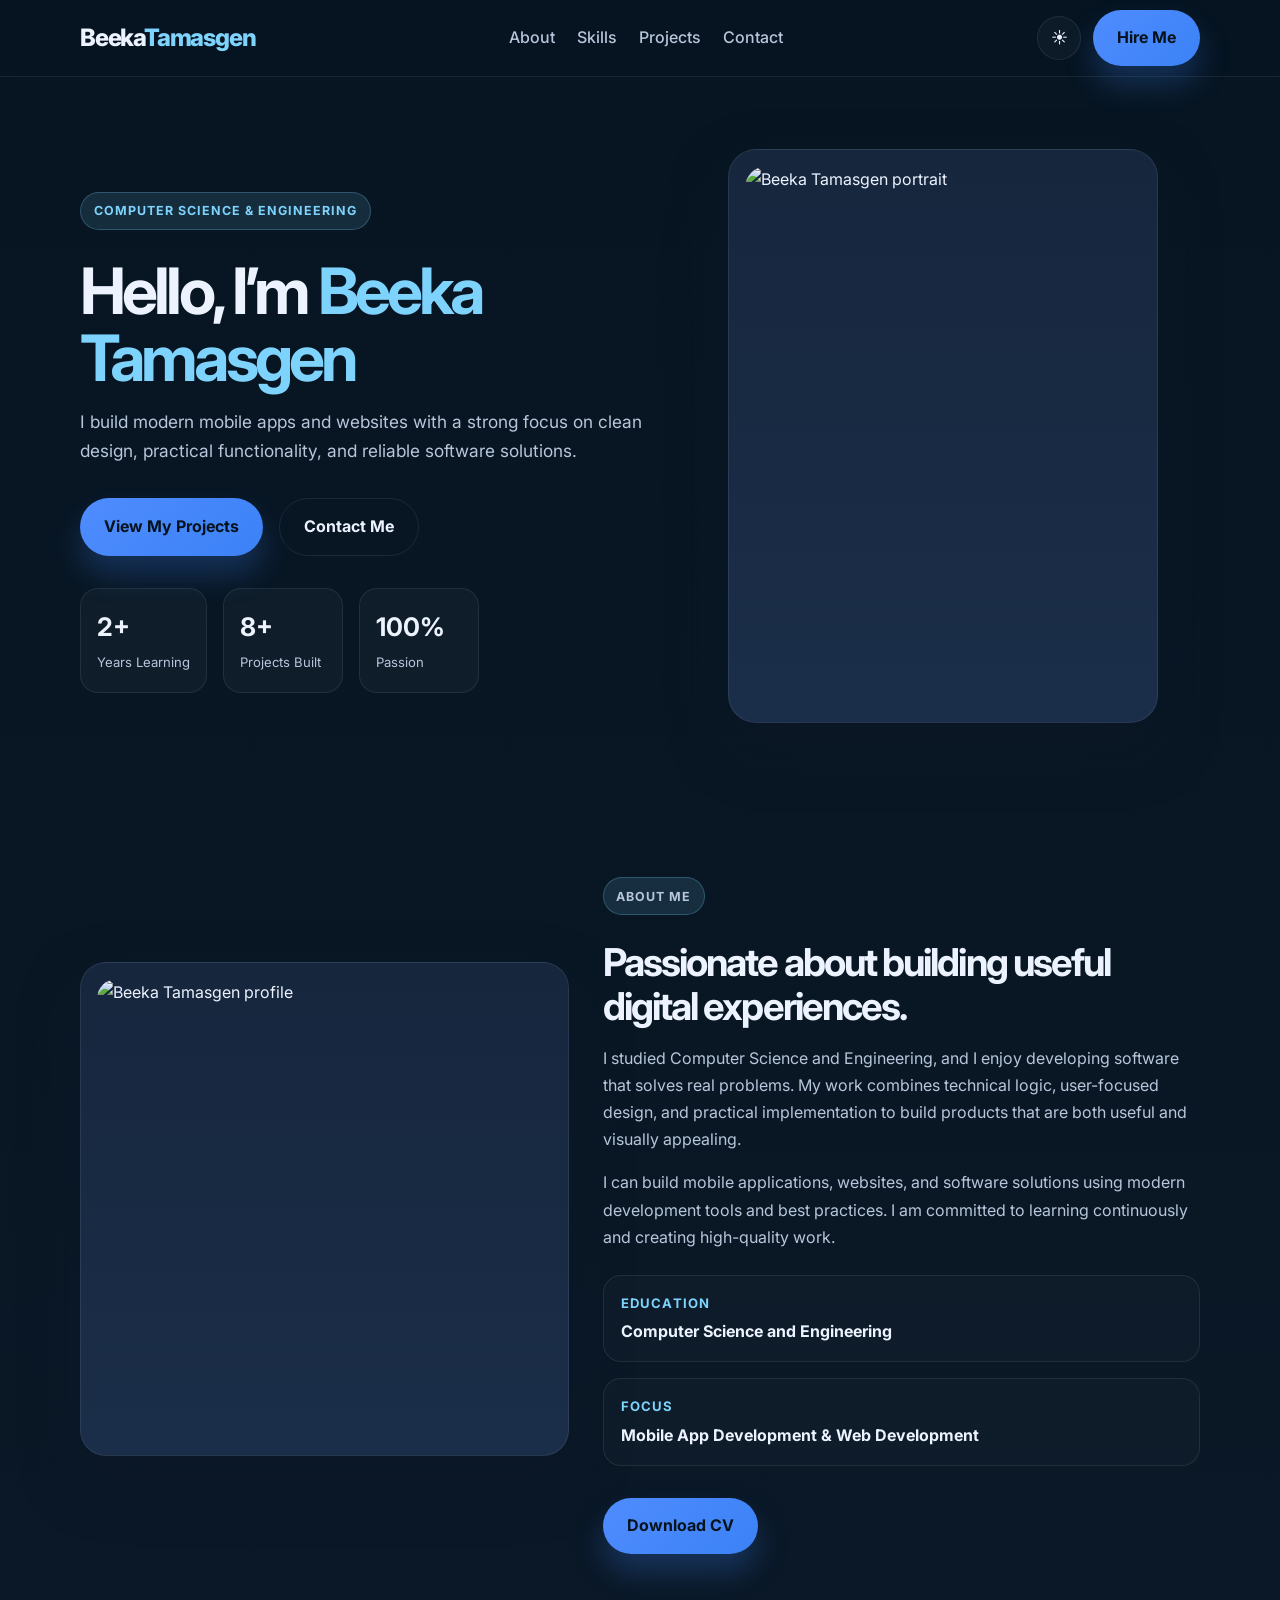
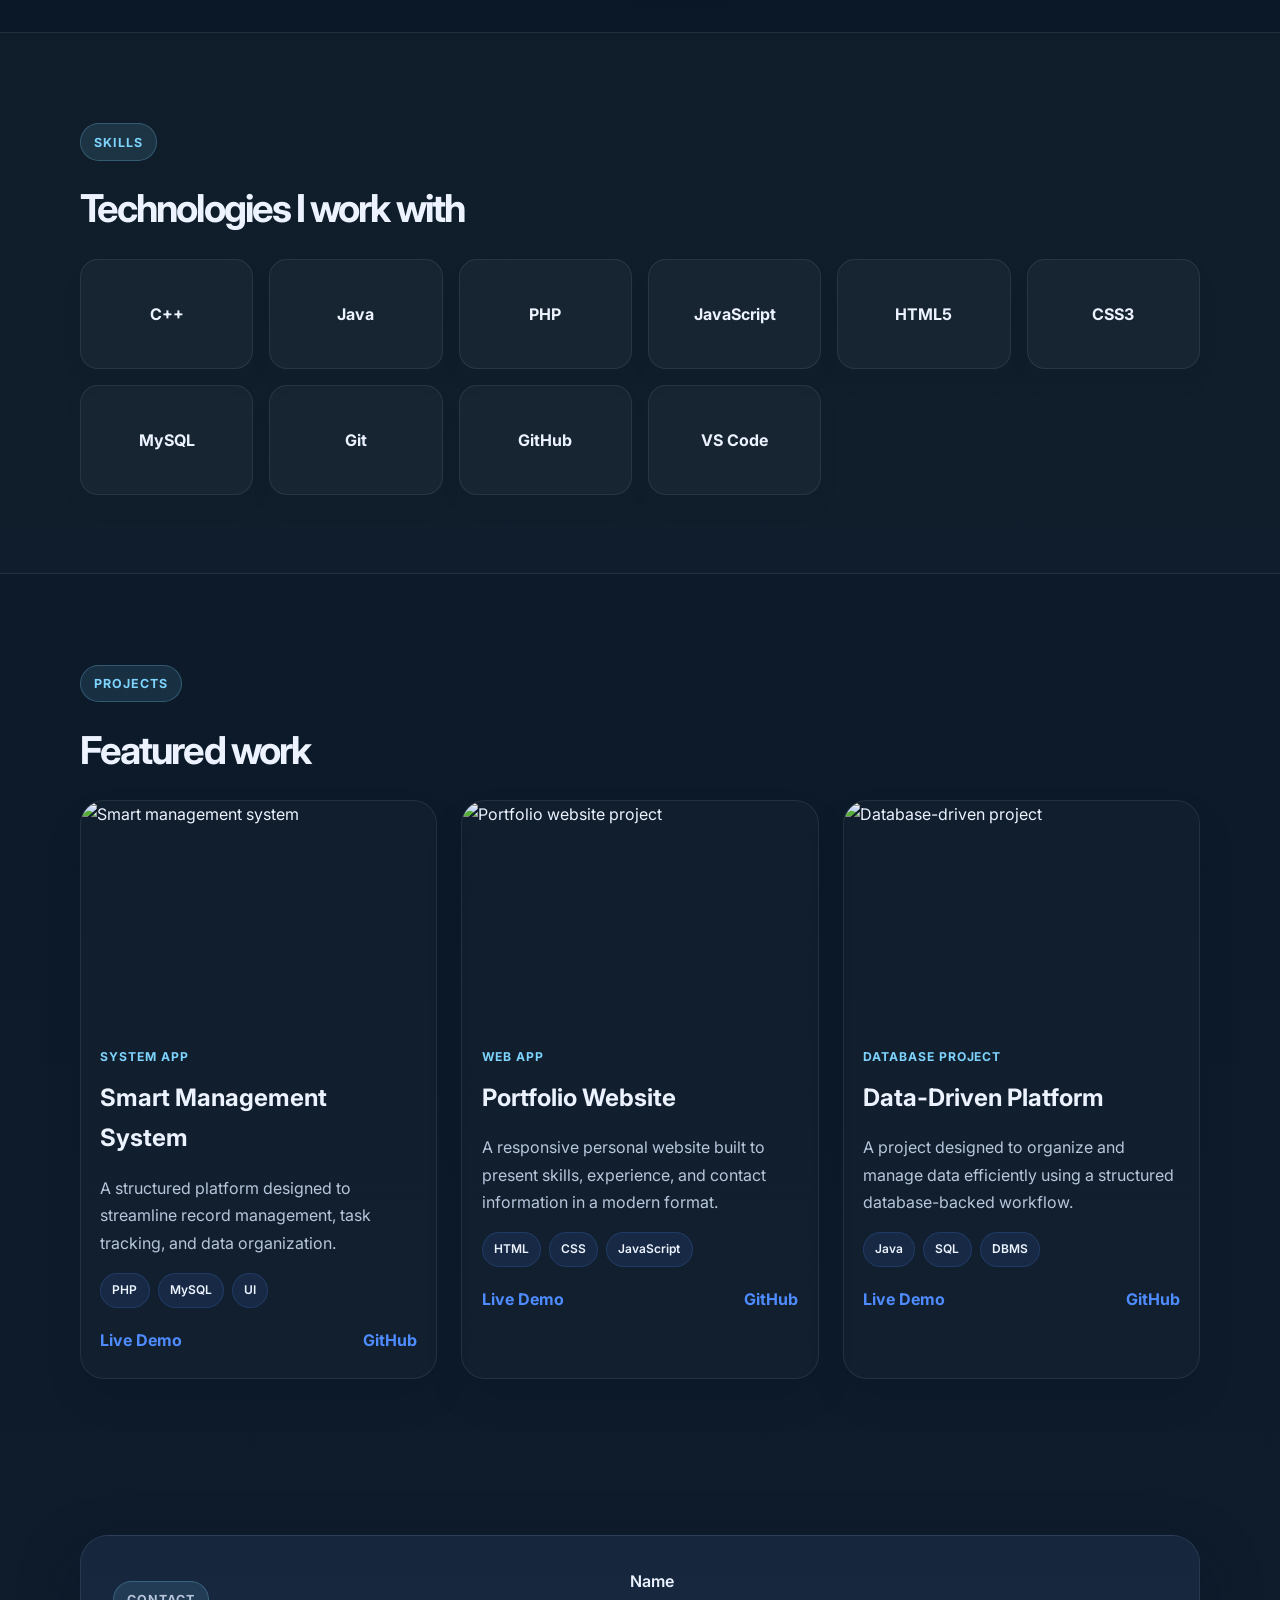
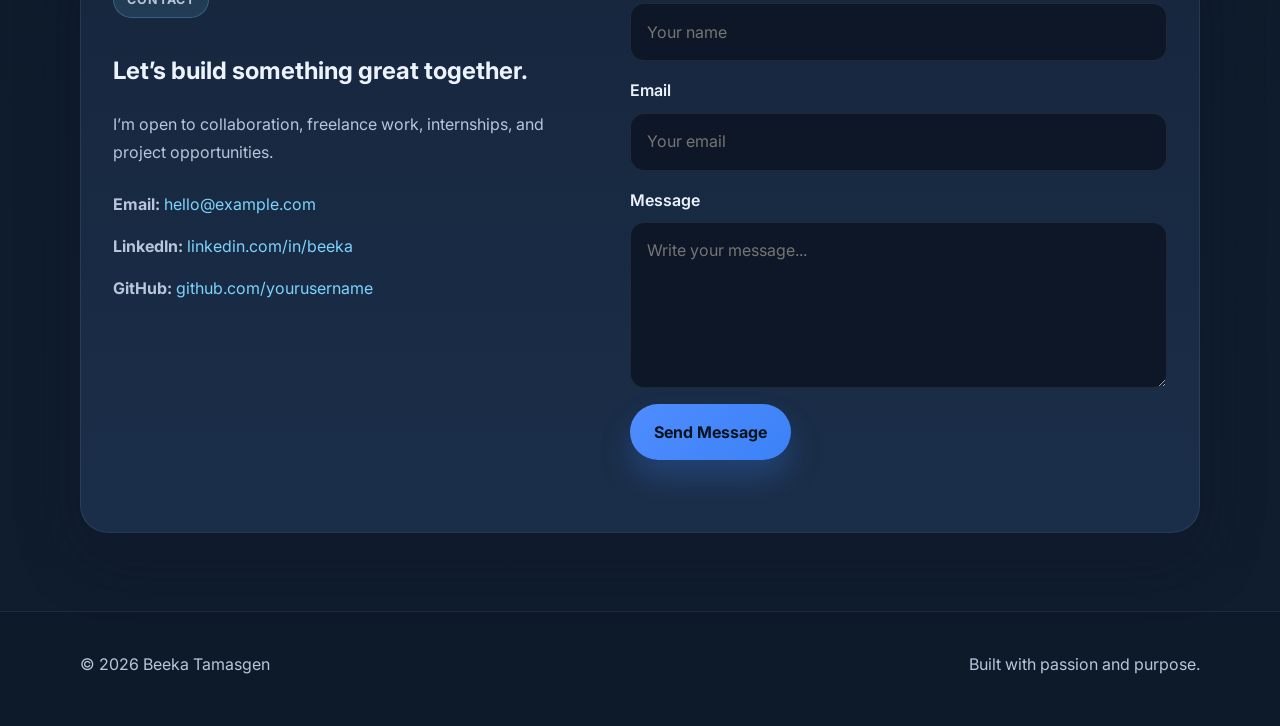
==== index.html @ 4921c66f "Portfolio initial commit" ====
<!DOCTYPE html>
<html lang="en">
<head>
  <meta charset="UTF-8" />
  <meta name="viewport" content="width=device-width, initial-scale=1.0" />
  <title>Beeka Tamasgen | Software Developer</title>
  <meta name="description" content="Portfolio website for Beeka Tamasgen, a software developer and web designer." />
  <link rel="preconnect" href="https://fonts.googleapis.com" />
  <link rel="preconnect" href="https://fonts.gstatic.com" crossorigin />
  <link href="https://fonts.googleapis.com/css2?family=Inter:wght@400;500;600;700;800&display=swap" rel="stylesheet" />
  <link rel="stylesheet" href="style.css" />
</head>
<body data-theme="dark">
  <header class="topbar">
    <div class="container nav-wrap">
      <a href="#home" class="logo">Beeka<span>Tamasgen</span></a>
      <nav class="main-nav" aria-label="Main navigation">
        <a href="#about">About</a>
        <a href="#skills">Skills</a>
        <a href="#projects">Projects</a>
        <a href="#contact">Contact</a>
      </nav>
      <div class="nav-actions">
        <button id="themeToggle" class="theme-toggle" type="button" aria-label="Toggle theme">☀️</button>
        <a class="btn btn-primary" href="#contact">Hire Me</a>
      </div>
    </div>
  </header>

  <main id="home">
    <section class="hero">
      <div class="container hero-grid">
        <div class="hero-copy">
          <p class="eyebrow">Computer Science & Engineering</p>
          <h1>Hello, I’m <span>Beeka Tamasgen</span></h1>
          <p class="lead">
            I build modern mobile apps and websites with a strong focus on clean design, practical functionality,
            and reliable software solutions.
          </p>
          <div class="hero-actions">
            <a class="btn btn-primary" href="#projects">View My Projects</a>
            <a class="btn btn-secondary" href="#contact">Contact Me</a>
          </div>
          <div class="stats-grid">
            <div class="stat-box">
              <strong>2+</strong>
              <span>Years Learning</span>
            </div>
            <div class="stat-box">
              <strong>8+</strong>
              <span>Projects Built</span>
            </div>
            <div class="stat-box">
              <strong>100%</strong>
              <span>Passion</span>
            </div>
          </div>
        </div>

        <div class="hero-visual">
          <div class="portrait-card">
            <img src="file:///C:/Users/beka/Pictures/beka.jpg" alt="Beeka Tamasgen portrait" />
          </div>
        </div>
      </div>
    </section>

    <section id="about" class="about-section">
      <div class="container about-grid">
        <div class="about-photo-wrap">
          <img class="about-photo" src="file:///C:/Users/beka/Pictures/beka.jpg" alt="Beeka Tamasgen profile" />
        </div>

        <div class="about-copy">
          <p class="section-tag">About Me</p>
          <h2>Passionate about building useful digital experiences.</h2>
          <p>
            I studied Computer Science and Engineering, and I enjoy developing software that solves real problems.
            My work combines technical logic, user-focused design, and practical implementation to build products
            that are both useful and visually appealing.
          </p>
          <p>
            I can build mobile applications, websites, and software solutions using modern development tools and best
            practices. I am committed to learning continuously and creating high-quality work.
          </p>

          <div class="about-details">
            <div>
              <span>Education</span>
              <strong>Computer Science and Engineering</strong>
            </div>
            <div>
              <span>Focus</span>
              <strong>Mobile App Development & Web Development</strong>
            </div>
          </div>

          <a class="btn btn-primary" href="resume.pdf" download="Beeka-Tamasgen-CV.pdf">Download CV</a>
        </div>
      </div>
    </section>

    <section id="skills" class="skills-section">
      <div class="container">
        <div class="section-head">
          <p class="section-tag">Skills</p>
          <h2>Technologies I work with</h2>
        </div>

        <div class="skills-grid">
          <div class="skill-item"><span>C++</span></div>
          <div class="skill-item"><span>Java</span></div>
          <div class="skill-item"><span>PHP</span></div>
          <div class="skill-item"><span>JavaScript</span></div>
          <div class="skill-item"><span>HTML5</span></div>
          <div class="skill-item"><span>CSS3</span></div>
          <div class="skill-item"><span>MySQL</span></div>
          <div class="skill-item"><span>Git</span></div>
          <div class="skill-item"><span>GitHub</span></div>
          <div class="skill-item"><span>VS Code</span></div>
        </div>
      </div>
    </section>

    <section id="projects" class="projects-section">
      <div class="container">
        <div class="section-head">
          <p class="section-tag">Projects</p>
          <h2>Featured work</h2>
        </div>

        <div class="project-grid">
          <article class="project-card">
            <img src="https://images.unsplash.com/photo-1555066931-4365d14bab8c?auto=format&fit=crop&w=900&q=80" alt="Smart management system" />
            <div class="project-body">
              <span class="project-tag">System App</span>
              <h3>Smart Management System</h3>
              <p>
                A structured platform designed to streamline record management, task tracking, and data organization.
              </p>
              <div class="tech-stack">
                <span>PHP</span>
                <span>MySQL</span>
                <span>UI</span>
              </div>
              <div class="project-links">
                <a href="https://github.com/yourusername" target="_blank" rel="noreferrer">Live Demo</a>
                <a href="https://github.com/yourusername" target="_blank" rel="noreferrer">GitHub</a>
              </div>
            </div>
          </article>

          <article class="project-card">
            <img src="https://images.unsplash.com/photo-1522542550221-31fd19575a2d?auto=format&fit=crop&w=900&q=80" alt="Portfolio website project" />
            <div class="project-body">
              <span class="project-tag">Web App</span>
              <h3>Portfolio Website</h3>
              <p>
                A responsive personal website built to present skills, experience, and contact information in a modern format.
              </p>
              <div class="tech-stack">
                <span>HTML</span>
                <span>CSS</span>
                <span>JavaScript</span>
              </div>
              <div class="project-links">
                <a href="#home" target="_self">Live Demo</a>
                <a href="https://github.com/yourusername" target="_blank" rel="noreferrer">GitHub</a>
              </div>
            </div>
          </article>

          <article class="project-card">
            <img src="https://images.unsplash.com/photo-1516321318423-f06f85e504b3?auto=format&fit=crop&w=900&q=80" alt="Database-driven project" />
            <div class="project-body">
              <span class="project-tag">Database Project</span>
              <h3>Data-Driven Platform</h3>
              <p>
                A project designed to organize and manage data efficiently using a structured database-backed workflow.
              </p>
              <div class="tech-stack">
                <span>Java</span>
                <span>SQL</span>
                <span>DBMS</span>
              </div>
              <div class="project-links">
                <a href="https://github.com/yourusername" target="_blank" rel="noreferrer">Live Demo</a>
                <a href="https://github.com/yourusername" target="_blank" rel="noreferrer">GitHub</a>
              </div>
            </div>
          </article>
        </div>
      </div>
    </section>

    <section id="contact" class="contact-section">
      <div class="container contact-wrap">
        <div class="contact-copy">
          <p class="section-tag">Contact</p>
          <h2>Let’s build something great together.</h2>
          <p>
            I’m open to collaboration, freelance work, internships, and project opportunities.
          </p>
          <ul class="contact-list">
            <li><strong>Email:</strong> <a href="mailto:hello@example.com">hello@example.com</a></li>
            <li><strong>LinkedIn:</strong> <a href="https://linkedin.com" target="_blank" rel="noreferrer">linkedin.com/in/beeka</a></li>
            <li><strong>GitHub:</strong> <a href="https://github.com/yourusername" target="_blank" rel="noreferrer">github.com/yourusername</a></li>
          </ul>
        </div>

        <form class="contact-form" id="contactForm">
          <div class="field-row">
            <label>
              <span>Name</span>
              <input type="text" name="name" placeholder="Your name" required />
            </label>
          </div>

          <div class="field-row">
            <label>
              <span>Email</span>
              <input type="email" name="email" placeholder="Your email" required />
            </label>
          </div>

          <div class="field-row">
            <label>
              <span>Message</span>
              <textarea name="message" rows="5" placeholder="Write your message..." required></textarea>
            </label>
          </div>

          <button type="submit" class="btn btn-primary form-btn">Send Message</button>
          <p id="formStatus" class="form-status" aria-live="polite"></p>
        </form>
      </div>
    </section>
  </main>

  <footer class="site-footer">
    <div class="container footer-inner">
      <p>© <span id="year"></span> Beeka Tamasgen</p>
      <p>Built with passion and purpose.</p>
    </div>
  </footer>

  <script src="javascrpt .js"></script>
</body>
</html>
---- style.css ----
:root {
  --bg: #071522;
  --bg-soft: #0f1d2e;
  --bg-card: #101f33;
  --panel: #16263d;
  --panel-alt: #1b2e49;
  --primary: #4f8cff;
  --primary-strong: #3b82f6;
  --accent: #7dd3fc;
  --text: #ecf3ff;
  --muted: #b7c6db;
  --line: rgba(255, 255, 255, 0.08);
  --shadow: rgba(16, 24, 40, 0.35);
  --input: #0d1727;
  --button-text: #06131d;
}

body[data-theme="light"] {
  --bg: #edf4ff;
  --bg-soft: #f7faff;
  --bg-card: #ffffff;
  --panel: #eaf2ff;
  --panel-alt: #ddeafc;
  --primary: #2563eb;
  --primary-strong: #1d4ed8;
  --accent: #7dd3fc;
  --text: #132238;
  --muted: #4d5d75;
  --line: rgba(19, 34, 56, 0.08);
  --shadow: rgba(37, 99, 235, 0.1);
  --input: #ffffff;
  --button-text: #ffffff;
}

* {
  box-sizing: border-box;
}

html {
  scroll-behavior: smooth;
}

body {
  margin: 0;
  font-family: 'Inter', sans-serif;
  background: linear-gradient(180deg, var(--bg) 0%, var(--bg-soft) 100%);
  color: var(--text);
  line-height: 1.7;
}

a {
  color: inherit;
  text-decoration: none;
}

img {
  max-width: 100%;
  display: block;
}

button,
input,
textarea {
  font: inherit;
}

.container {
  width: min(1120px, calc(100% - 32px));
  margin: 0 auto;
}

.topbar {
  position: sticky;
  top: 0;
  z-index: 50;
  background: rgba(7, 21, 34, 0.75);
  backdrop-filter: blur(14px);
  border-bottom: 1px solid var(--line);
}

body[data-theme="light"] .topbar {
  background: rgba(237, 244, 255, 0.8);
}

.nav-wrap {
  min-height: 76px;
  display: flex;
  align-items: center;
  justify-content: space-between;
  gap: 20px;
}

.logo {
  font-size: 1.5rem;
  font-weight: 800;
  letter-spacing: -0.05em;
}

.logo span {
  color: var(--accent);
}

.main-nav {
  display: flex;
  align-items: center;
  gap: 22px;
}

.main-nav a {
  color: var(--muted);
  font-weight: 500;
  transition: color 0.2s ease;
}

.main-nav a:hover,
.main-nav a:focus {
  color: var(--text);
}

.nav-actions {
  display: flex;
  align-items: center;
  gap: 12px;
}

.theme-toggle {
  width: 44px;
  height: 44px;
  border: 1px solid var(--line);
  border-radius: 50%;
  background: rgba(255, 255, 255, 0.03);
  color: var(--text);
  cursor: pointer;
}

.btn {
  display: inline-flex;
  align-items: center;
  justify-content: center;
  border: none;
  border-radius: 999px;
  padding: 0.9rem 1.5rem;
  font-weight: 700;
  transition: transform 0.2s ease, box-shadow 0.2s ease;
  cursor: pointer;
}

.btn:hover {
  transform: translateY(-1px);
}

.btn-primary {
  background: linear-gradient(135deg, var(--primary), var(--primary-strong));
  color: var(--button-text);
  box-shadow: 0 18px 30px rgba(59, 130, 246, 0.25);
}

.btn-secondary {
  background: transparent;
  color: var(--text);
  border: 1px solid var(--line);
}

.hero {
  padding: 72px 0 64px;
}

.hero-grid {
  display: grid;
  grid-template-columns: 1.05fr 0.95fr;
  gap: 36px;
  align-items: center;
}

.eyebrow,
.section-tag {
  display: inline-block;
  padding: 0.45rem 0.8rem;
  border-radius: 999px;
  background: rgba(125, 211, 252, 0.12);
  border: 1px solid rgba(125, 211, 252, 0.25);
  color: var(--accent);
  font-size: 0.78rem;
  font-weight: 700;
  letter-spacing: 0.08em;
  text-transform: uppercase;
}

.hero-copy h1 {
  margin: 1rem 0 1rem;
  font-size: clamp(2.8rem, 5vw, 5.2rem);
  line-height: 1.04;
  letter-spacing: -0.06em;
}

.hero-copy h1 span {
  color: var(--accent);
}

.lead {
  max-width: 620px;
  margin: 0 0 2rem;
  color: var(--muted);
  font-size: 1.08rem;
}

.hero-actions {
  display: flex;
  flex-wrap: wrap;
  gap: 1rem;
  margin-bottom: 2rem;
}

.stats-grid {
  display: flex;
  flex-wrap: wrap;
  gap: 1rem;
}

.stat-box {
  min-width: 120px;
  background: rgba(255, 255, 255, 0.03);
  border: 1px solid var(--line);
  border-radius: 18px;
  padding: 1rem;
}

.stat-box strong {
  display: block;
  font-size: 1.6rem;
  color: var(--text);
}

.stat-box span {
  color: var(--muted);
  font-size: 0.82rem;
}

.hero-visual {
  display: flex;
  justify-content: center;
}

.portrait-card {
  width: min(100%, 430px);
  padding: 1rem;
  border-radius: 28px;
  background: linear-gradient(180deg, var(--panel) 0%, var(--panel-alt) 100%);
  border: 1px solid var(--line);
  box-shadow: 0 24px 60px var(--shadow);
}

.portrait-card img {
  width: 100%;
  height: 540px;
  object-fit: cover;
  border-radius: 22px;
}

.about-section,
.skills-section,
.projects-section,
.contact-section {
  padding: 78px 0;
}

.about-grid {
  display: grid;
  grid-template-columns: 0.9fr 1.1fr;
  gap: 34px;
  align-items: center;
}

.about-photo-wrap {
  background: linear-gradient(180deg, var(--panel) 0%, var(--panel-alt) 100%);
  border: 1px solid var(--line);
  border-radius: 26px;
  padding: 1rem;
  box-shadow: 0 24px 60px var(--shadow);
}

.about-photo {
  width: 100%;
  height: 460px;
  object-fit: cover;
  border-radius: 20px;
}

.about-copy h2,
.section-head h2 {
  margin: 0.8rem 0 1rem;
  font-size: clamp(2.1rem, 3vw, 3rem);
  line-height: 1.15;
  letter-spacing: -0.05em;
}

.about-copy p,
.contact-copy p,
.project-body p,
.contact-list,
.field-row span {
  color: var(--muted);
}

.about-details {
  display: grid;
  gap: 1rem;
  margin: 1.5rem 0 2rem;
}

.about-details div {
  display: flex;
  flex-direction: column;
  gap: 0.25rem;
  padding: 1rem 1.1rem;
  border-radius: 18px;
  border: 1px solid var(--line);
  background: rgba(255, 255, 255, 0.02);
}

.about-details span {
  color: var(--accent);
  font-weight: 700;
  font-size: 0.82rem;
  text-transform: uppercase;
  letter-spacing: 0.08em;
}

.skills-section {
  background: rgba(255, 255, 255, 0.02);
  border-top: 1px solid var(--line);
  border-bottom: 1px solid var(--line);
}

.section-head {
  margin-bottom: 1.8rem;
}

.skills-grid {
  display: grid;
  grid-template-columns: repeat(auto-fit, minmax(150px, 1fr));
  gap: 1rem;
}

.skill-item {
  display: grid;
  place-items: center;
  min-height: 110px;
  border-radius: 18px;
  border: 1px solid var(--line);
  background: rgba(255, 255, 255, 0.03);
  font-weight: 700;
  color: var(--text);
  box-shadow: 0 14px 26px rgba(0, 0, 0, 0.04);
}

.project-grid {
  display: grid;
  grid-template-columns: repeat(auto-fit, minmax(260px, 1fr));
  gap: 1.5rem;
}

.project-card {
  overflow: hidden;
  border-radius: 24px;
  border: 1px solid var(--line);
  background: rgba(255, 255, 255, 0.02);
  box-shadow: 0 20px 40px rgba(0, 0, 0, 0.08);
}

.project-card img {
  width: 100%;
  height: 220px;
  object-fit: cover;
}

.project-body {
  padding: 1.3rem 1.2rem 1.5rem;
}

.project-tag {
  display: inline-block;
  margin-bottom: 0.6rem;
  color: var(--accent);
  font-size: 0.76rem;
  font-weight: 700;
  letter-spacing: 0.08em;
  text-transform: uppercase;
}

.project-body h3 {
  margin: 0 0 0.8rem;
  font-size: 1.5rem;
}

.tech-stack {
  display: flex;
  flex-wrap: wrap;
  gap: 0.5rem;
  margin: 1rem 0 1.2rem;
}

.tech-stack span {
  padding: 0.4rem 0.7rem;
  border-radius: 999px;
  background: rgba(79, 140, 255, 0.1);
  color: var(--text);
  border: 1px solid rgba(79, 140, 255, 0.18);
  font-size: 0.75rem;
  font-weight: 600;
}

.project-links {
  display: flex;
  justify-content: space-between;
  gap: 0.8rem;
}

.project-links a {
  color: var(--primary);
  font-weight: 700;
}

.contact-wrap {
  display: grid;
  grid-template-columns: 0.95fr 1.05fr;
  gap: 32px;
  align-items: start;
  padding: 2rem;
  border: 1px solid var(--line);
  border-radius: 28px;
  background: linear-gradient(180deg, var(--panel) 0%, var(--panel-alt) 100%);
  box-shadow: 0 24px 60px var(--shadow);
}

.contact-list {
  list-style: none;
  padding: 0;
  margin: 1.6rem 0 0;
  display: grid;
  gap: 0.9rem;
}

.contact-list a {
  color: var(--accent);
}

.contact-form {
  display: grid;
  gap: 1rem;
}

.field-row label {
  display: grid;
  gap: 0.5rem;
}

.field-row span {
  font-weight: 600;
  color: var(--text);
}

.contact-form input,
.contact-form textarea {
  width: 100%;
  padding: 0.9rem 1rem;
  border: 1px solid var(--line);
  border-radius: 14px;
  background: var(--input);
  color: var(--text);
  resize: vertical;
}

.form-btn {
  width: fit-content;
}

.form-status {
  min-height: 1.5rem;
  margin: 0;
  color: var(--accent);
  font-weight: 600;
}

.site-footer {
  border-top: 1px solid var(--line);
  background: rgba(0, 0, 0, 0.1);
}

.footer-inner {
  display: flex;
  justify-content: space-between;
  gap: 1rem;
  flex-wrap: wrap;
  padding: 1.4rem 0 2rem;
  color: var(--muted);
}

@media (max-width: 820px) {
  .nav-wrap,
  .main-nav,
  .nav-actions,
  .hero-grid,
  .about-grid,
  .contact-wrap {
    grid-template-columns: 1fr;
    flex-direction: column;
    align-items: flex-start;
  }

  .nav-wrap {
    padding: 1rem 0;
  }

  .main-nav {
    display: flex;
    flex-wrap: wrap;
    gap: 0.8rem 1rem;
  }

  .nav-actions {
    width: 100%;
    justify-content: space-between;
  }

  .hero-grid,
  .about-grid,
  .contact-wrap {
    display: grid;
  }

  .portrait-card img {
    height: 420px;
  }
}

@media (max-width: 560px) {
  .btn,
  .hero-actions .btn,
  .form-btn {
    width: 100%;
  }

  .hero-actions {
    display: grid;
    grid-template-columns: 1fr;
  }

  .stats-grid {
    display: grid;
    grid-template-columns: 1fr;
  }

  .project-links {
    flex-direction: column;
  }
}
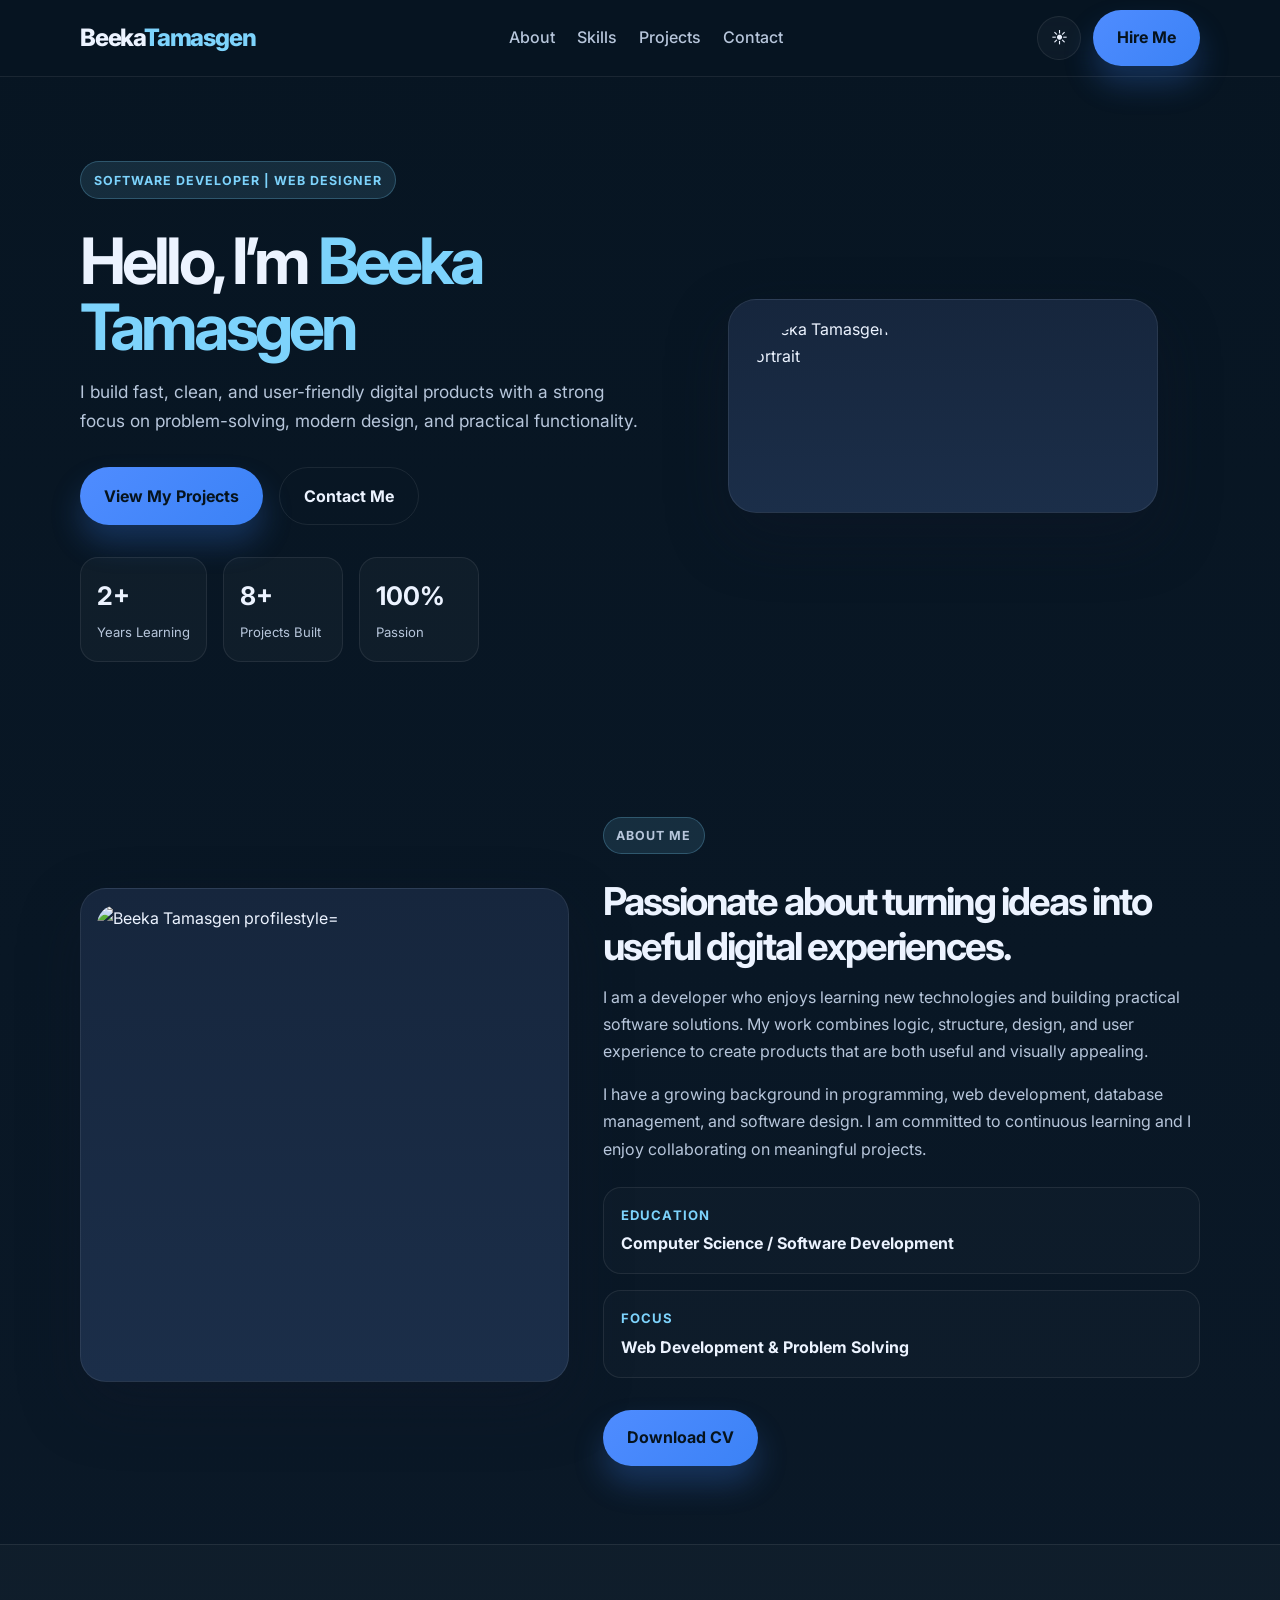
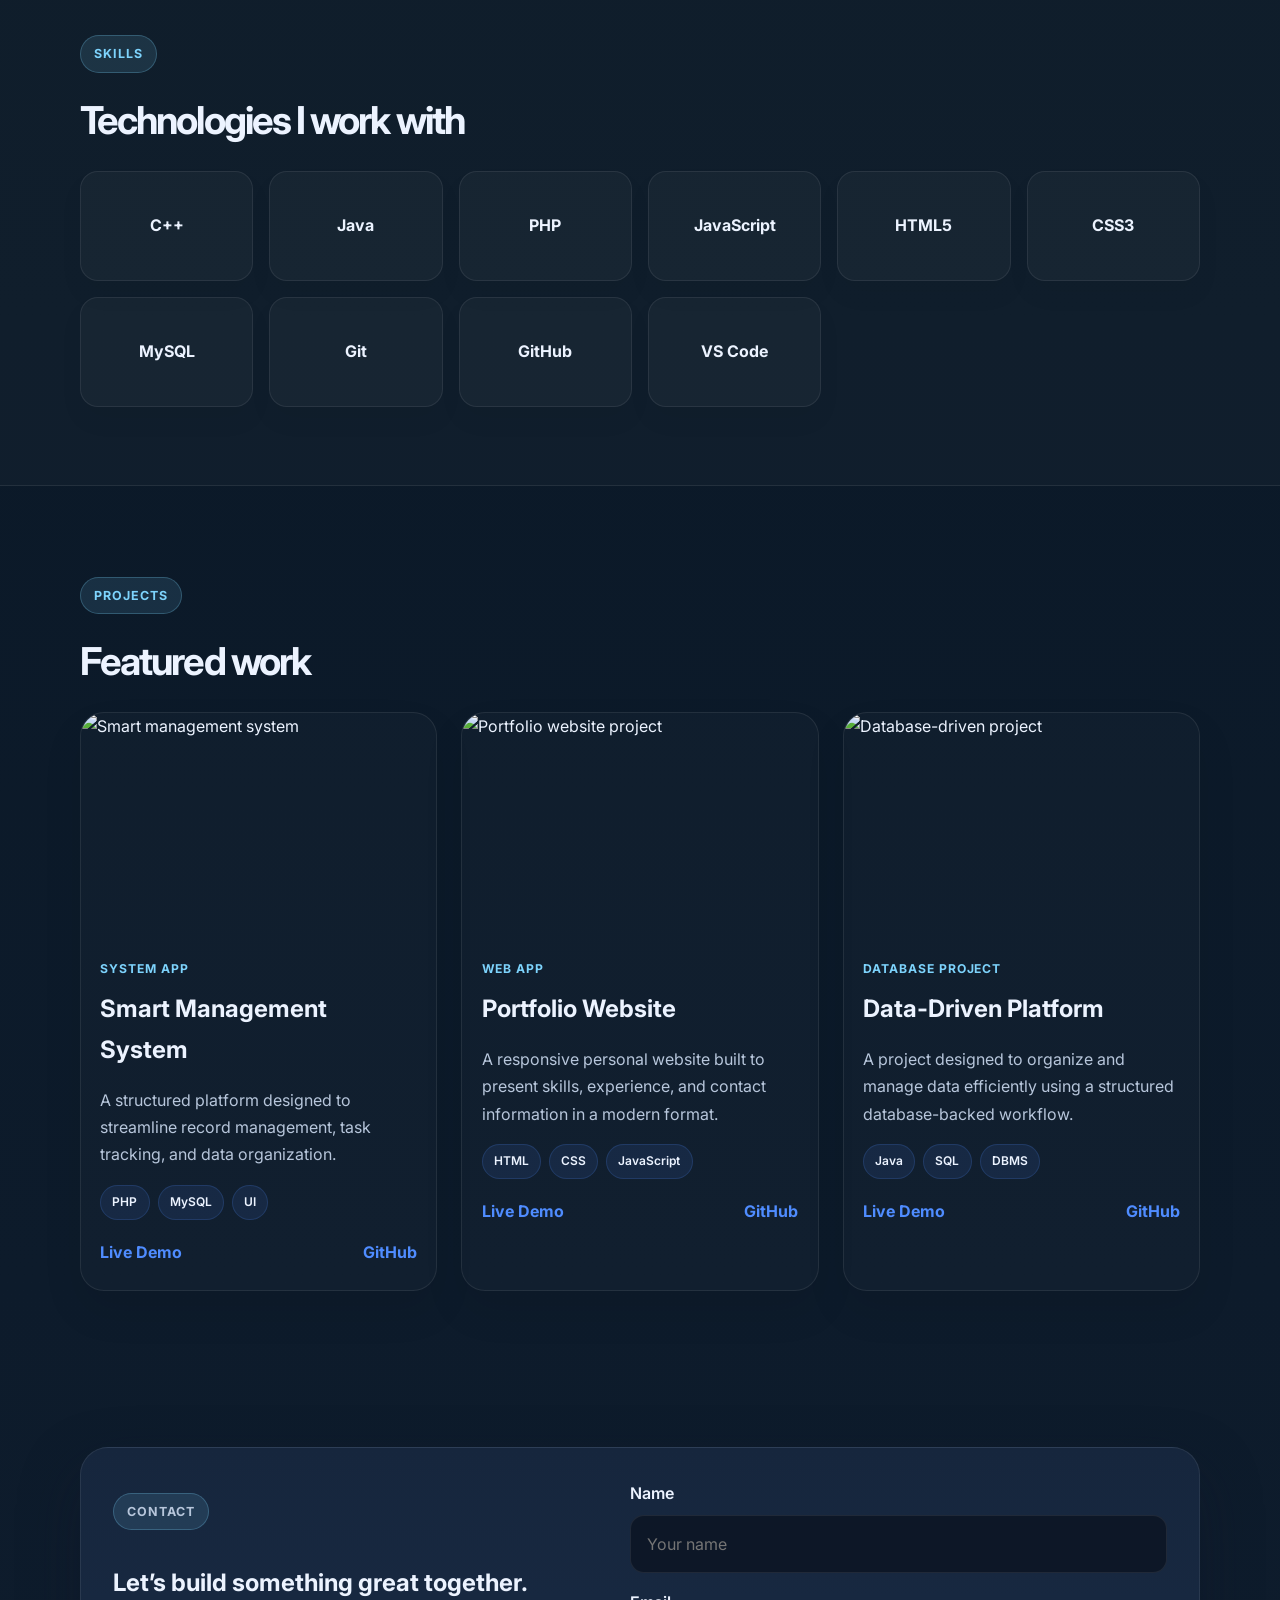
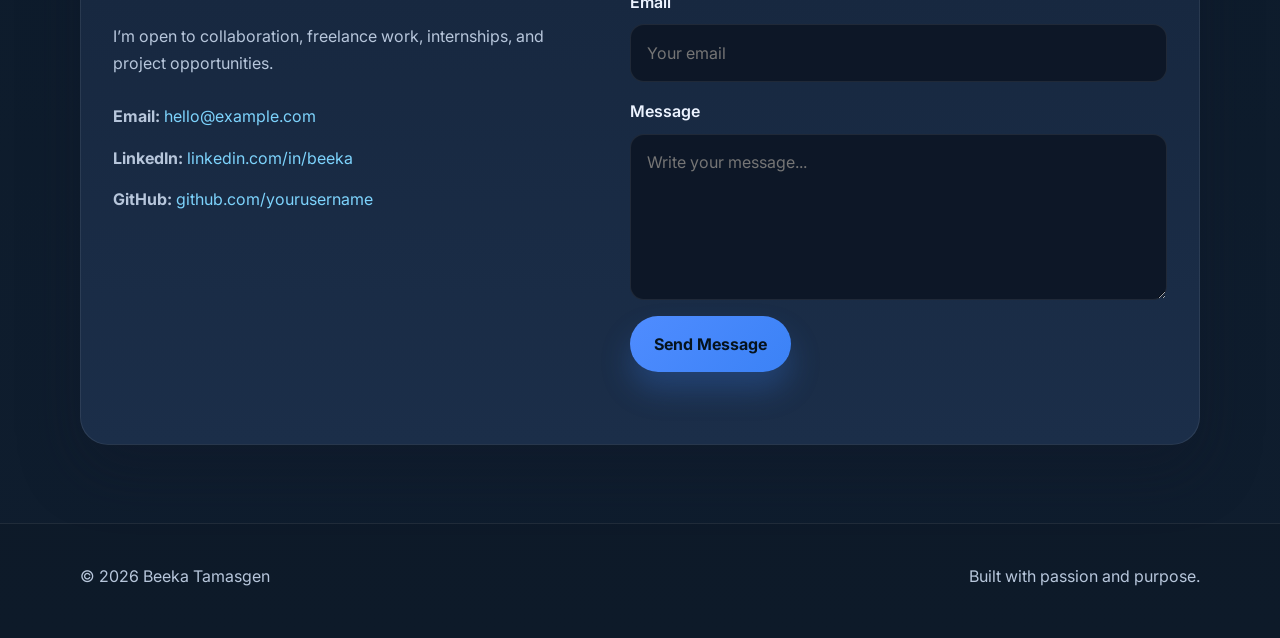
==== commit 0cab66b0: "Update index HTML" ====
--- a/index.html
+++ b/index.html
@@ -31,11 +31,11 @@
     <section class="hero">
       <div class="container hero-grid">
         <div class="hero-copy">
-          <p class="eyebrow">Computer Science & Engineering</p>
+          <p class="eyebrow">Software Developer | Web Designer</p>
           <h1>Hello, I’m <span>Beeka Tamasgen</span></h1>
           <p class="lead">
-            I build modern mobile apps and websites with a strong focus on clean design, practical functionality,
-            and reliable software solutions.
+            I build fast, clean, and user-friendly digital products with a strong focus on problem-solving,
+            modern design, and practical functionality.
           </p>
           <div class="hero-actions">
             <a class="btn btn-primary" href="#projects">View My Projects</a>
@@ -59,7 +59,7 @@
 
         <div class="hero-visual">
           <div class="portrait-card">
-            <img src="file:///C:/Users/beka/Pictures/beka.jpg" alt="Beeka Tamasgen portrait" />
+           <img src="beka/beka.jpg" alt="Beeka Tamasgen portrait" style="width: 180px; height: 180px; border-radius: 50%; object-fit: cover;" />
           </div>
         </div>
       </div>
@@ -68,30 +68,30 @@
     <section id="about" class="about-section">
       <div class="container about-grid">
         <div class="about-photo-wrap">
-          <img class="about-photo" src="file:///C:/Users/beka/Pictures/beka.jpg" alt="Beeka Tamasgen profile" />
+          <img class="about-photo" src="beka/beka.jpg" alt="Beeka Tamasgen profilestyle="width: 180px; height: 180px; border-radius: 50%; object-fit: cover;"  />
         </div>
 
         <div class="about-copy">
           <p class="section-tag">About Me</p>
-          <h2>Passionate about building useful digital experiences.</h2>
+          <h2>Passionate about turning ideas into useful digital experiences.</h2>
           <p>
-            I studied Computer Science and Engineering, and I enjoy developing software that solves real problems.
-            My work combines technical logic, user-focused design, and practical implementation to build products
-            that are both useful and visually appealing.
+            I am a developer who enjoys learning new technologies and building practical software solutions.
+            My work combines logic, structure, design, and user experience to create products that are both
+            useful and visually appealing.
           </p>
           <p>
-            I can build mobile applications, websites, and software solutions using modern development tools and best
-            practices. I am committed to learning continuously and creating high-quality work.
+            I have a growing background in programming, web development, database management, and software design.
+            I am committed to continuous learning and I enjoy collaborating on meaningful projects.
           </p>
 
           <div class="about-details">
             <div>
               <span>Education</span>
-              <strong>Computer Science and Engineering</strong>
+              <strong>Computer Science / Software Development</strong>
             </div>
             <div>
               <span>Focus</span>
-              <strong>Mobile App Development & Web Development</strong>
+              <strong>Web Development & Problem Solving</strong>
             </div>
           </div>
 
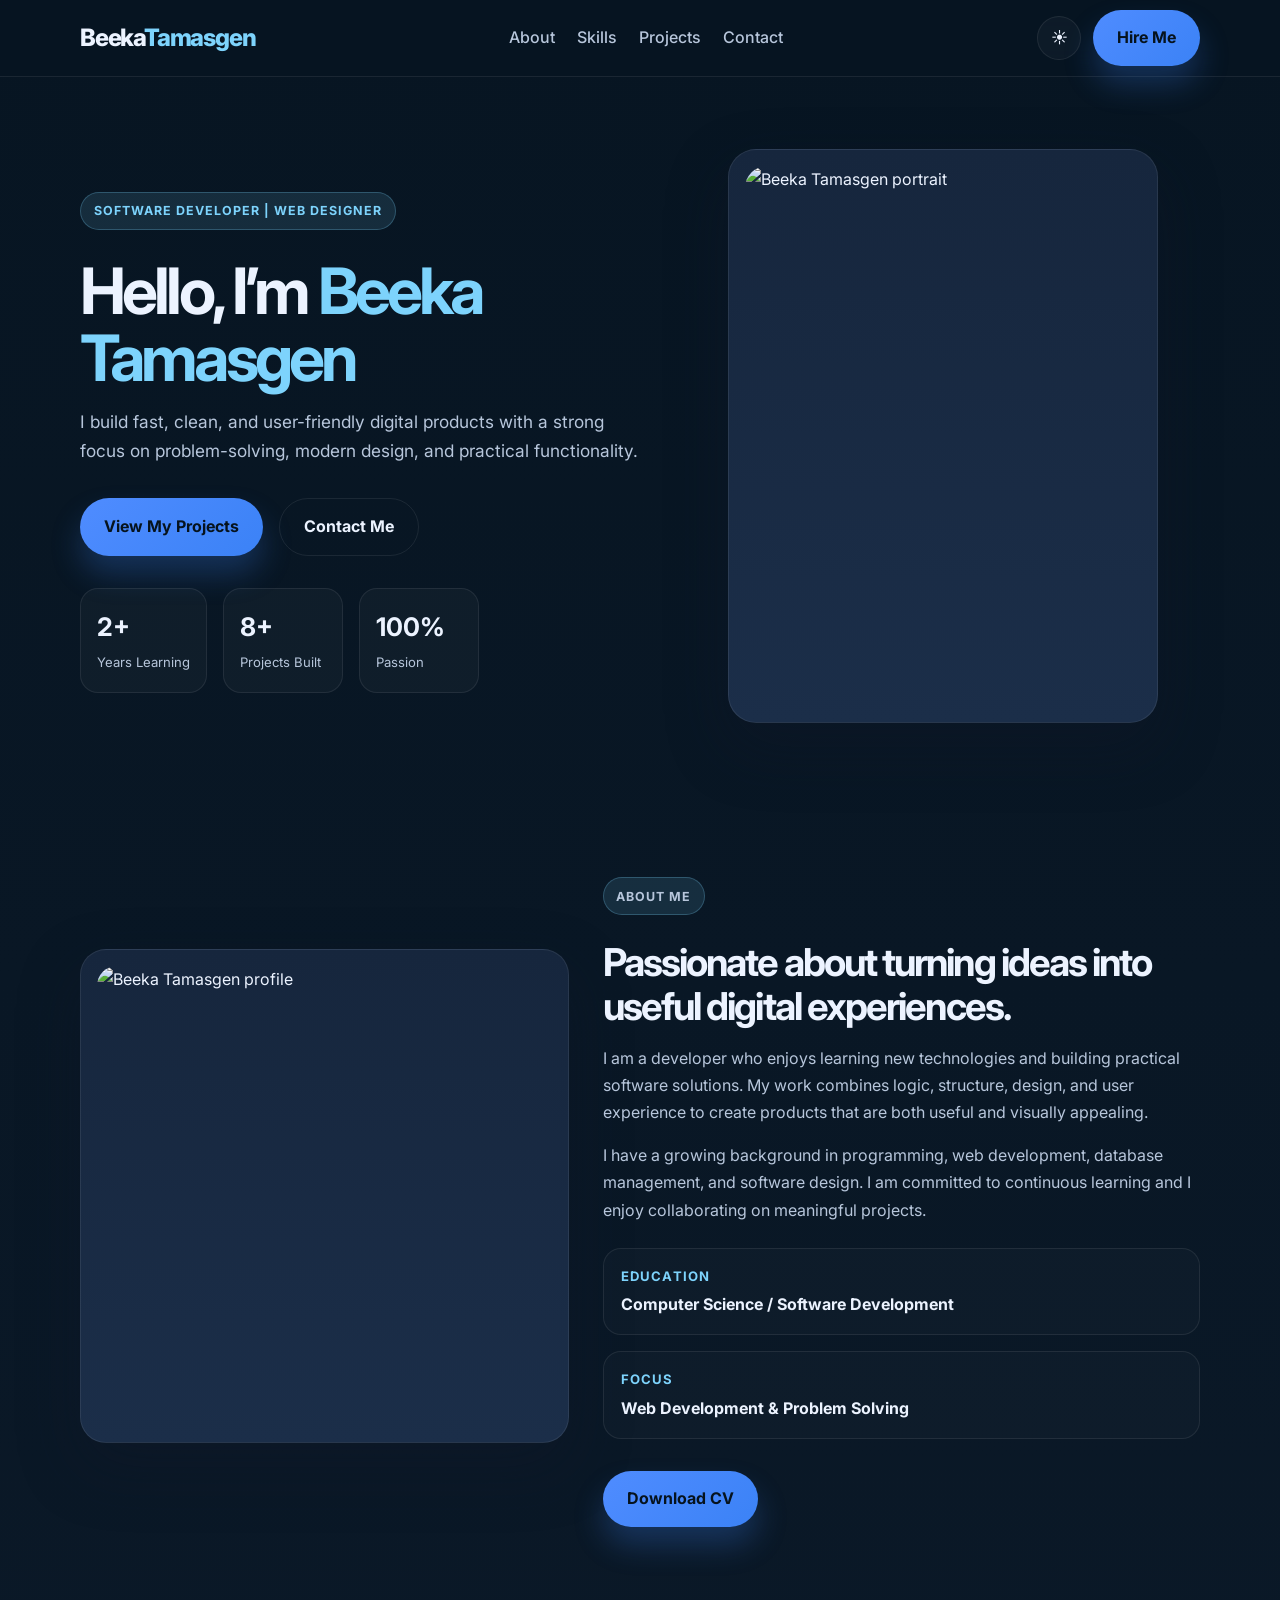
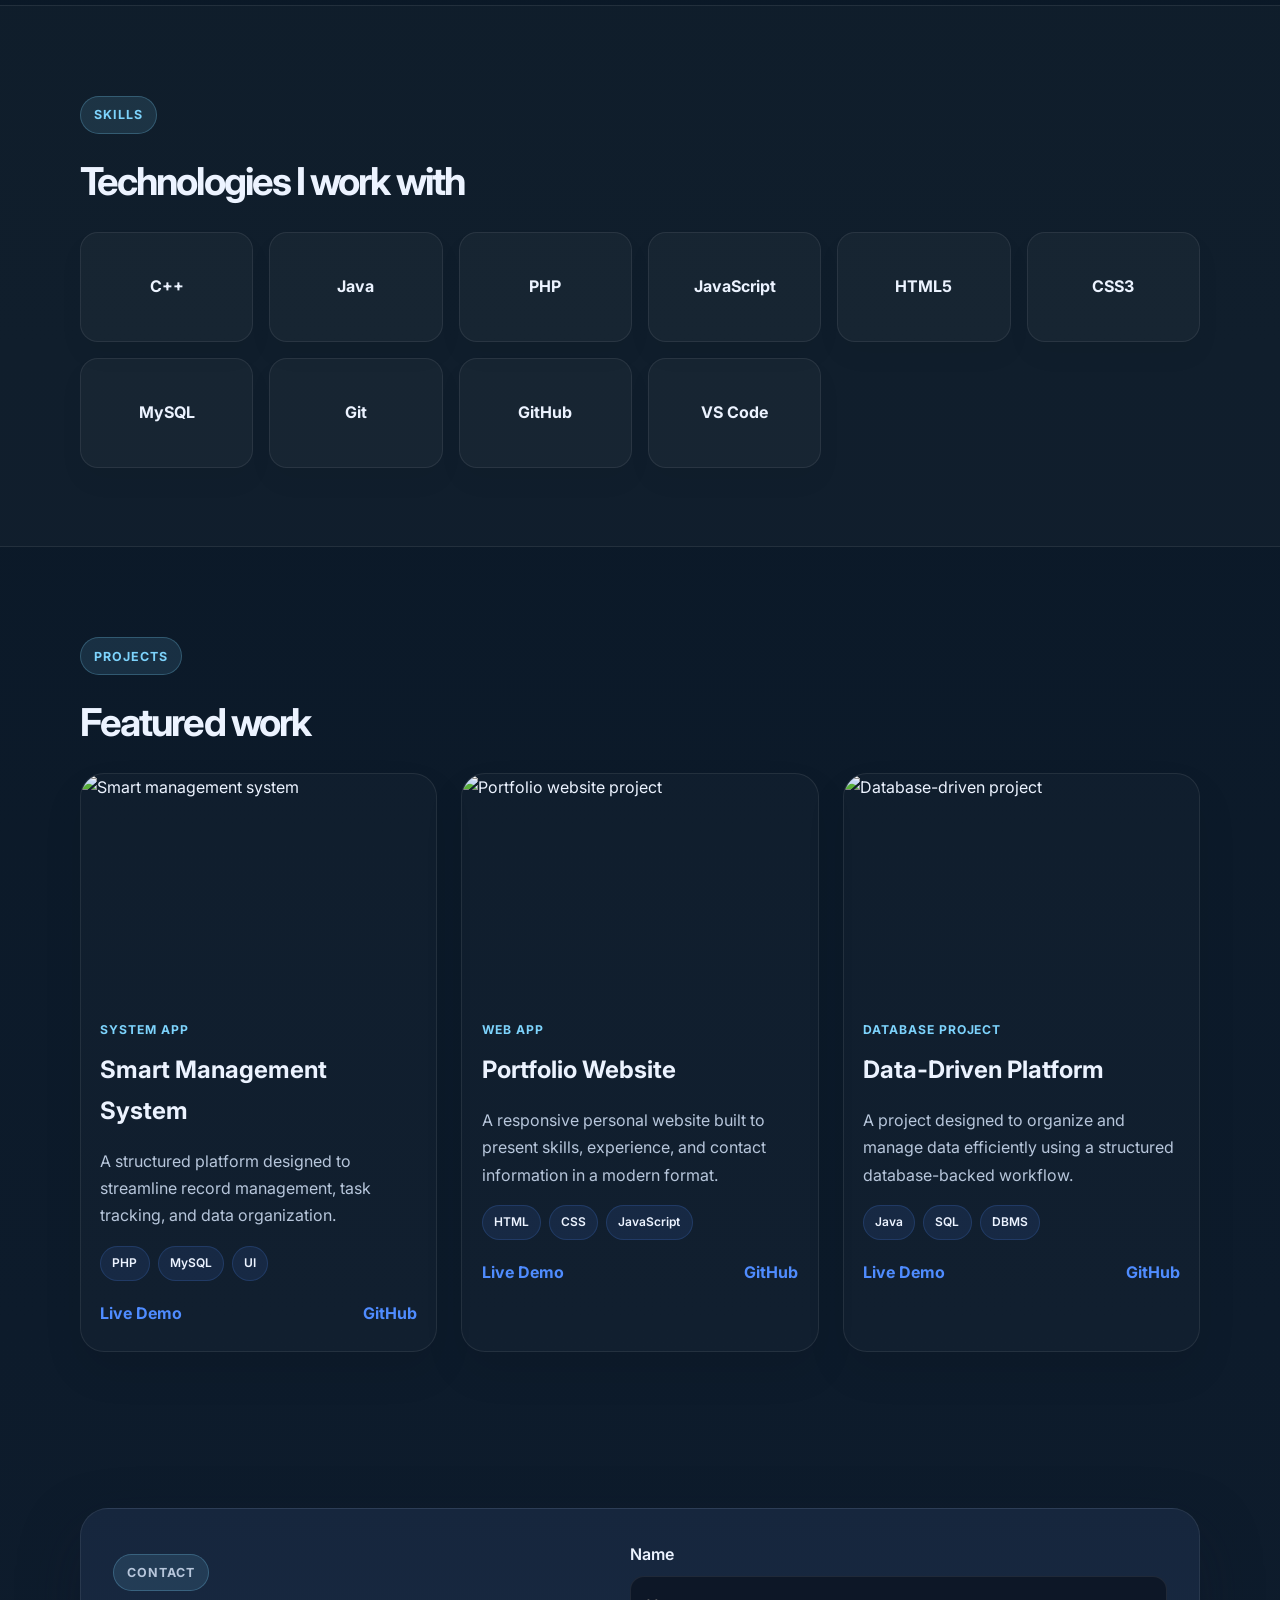
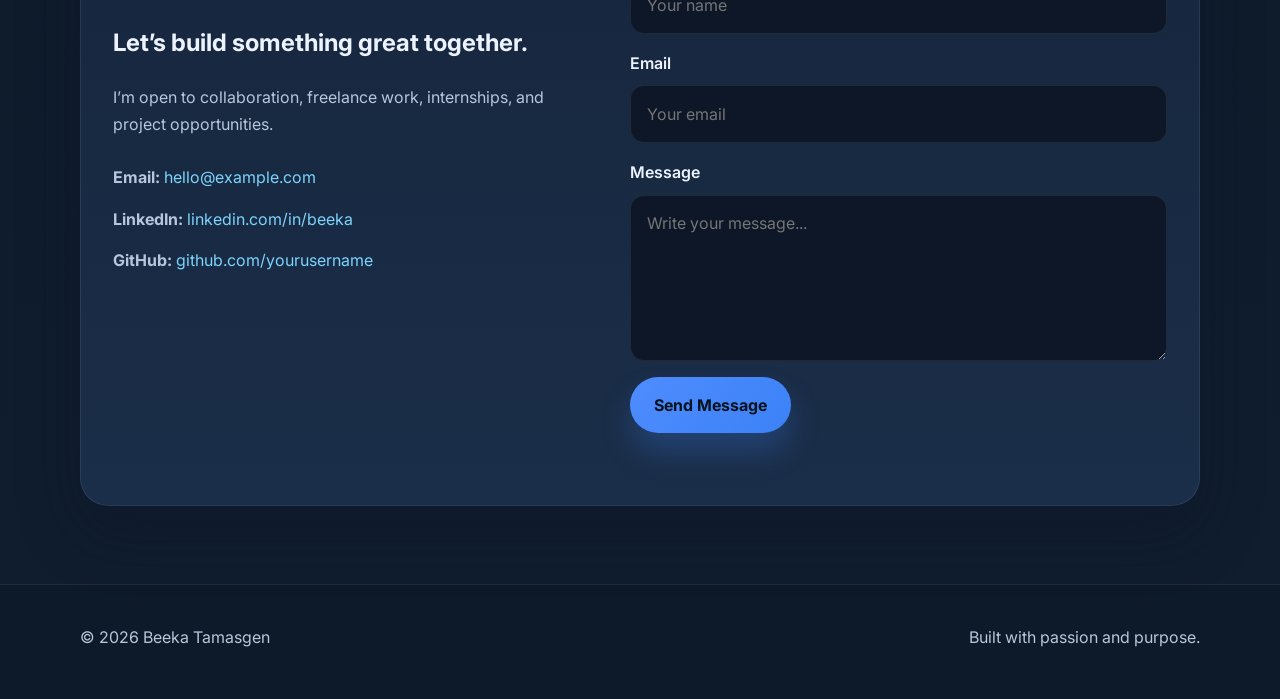
==== commit 3bbc6c83: "Update index HTML" ====
--- a/index.html
+++ b/index.html
@@ -59,7 +59,7 @@
 
         <div class="hero-visual">
           <div class="portrait-card">
-           <img src="beka/beka.jpg" alt="Beeka Tamasgen portrait" style="width: 180px; height: 180px; border-radius: 50%; object-fit: cover;" />
+           <img src="beka/beka.jpg" alt="Beeka Tamasgen portrait"  />
           </div>
         </div>
       </div>
@@ -68,7 +68,7 @@
     <section id="about" class="about-section">
       <div class="container about-grid">
         <div class="about-photo-wrap">
-          <img class="about-photo" src="beka/beka.jpg" alt="Beeka Tamasgen profilestyle="width: 180px; height: 180px; border-radius: 50%; object-fit: cover;"  />
+          <img class="about-photo" src="beka/beka.jpg" alt="Beeka Tamasgen profile" />
         </div>
 
         <div class="about-copy">
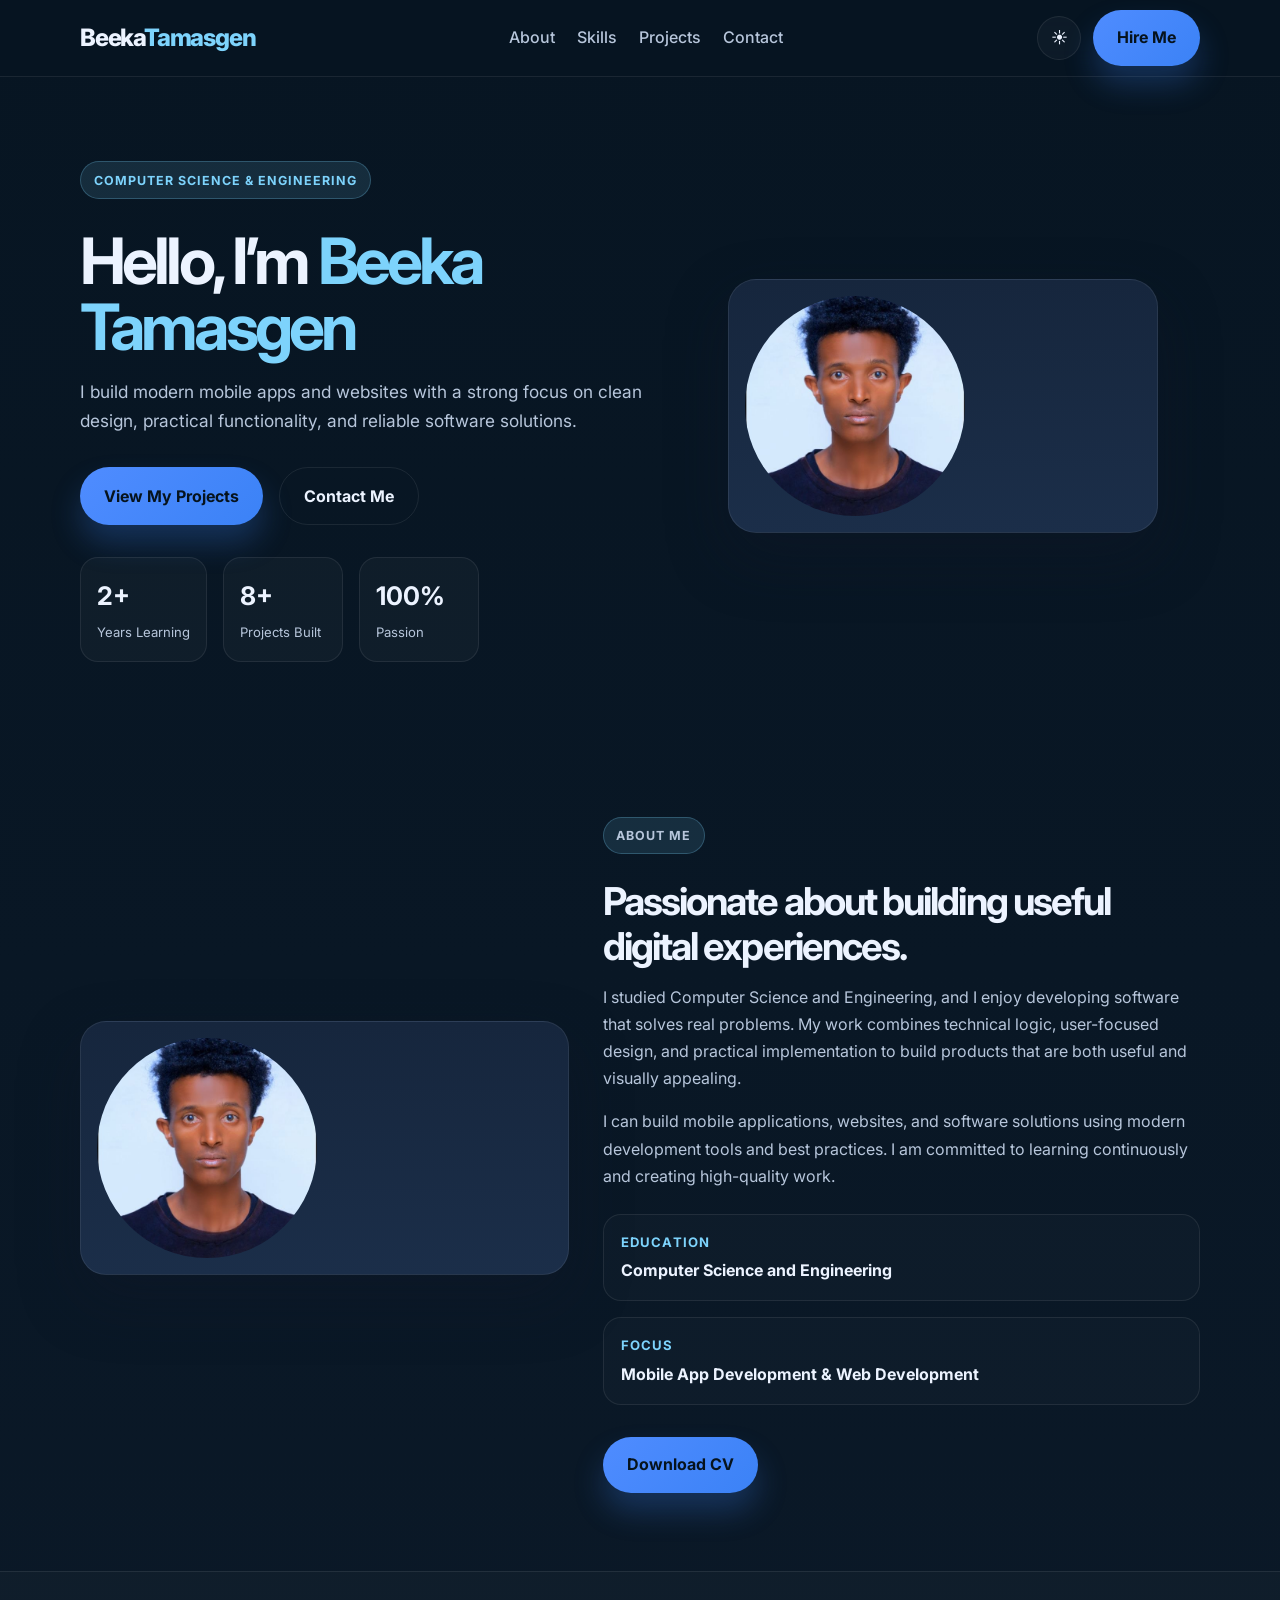
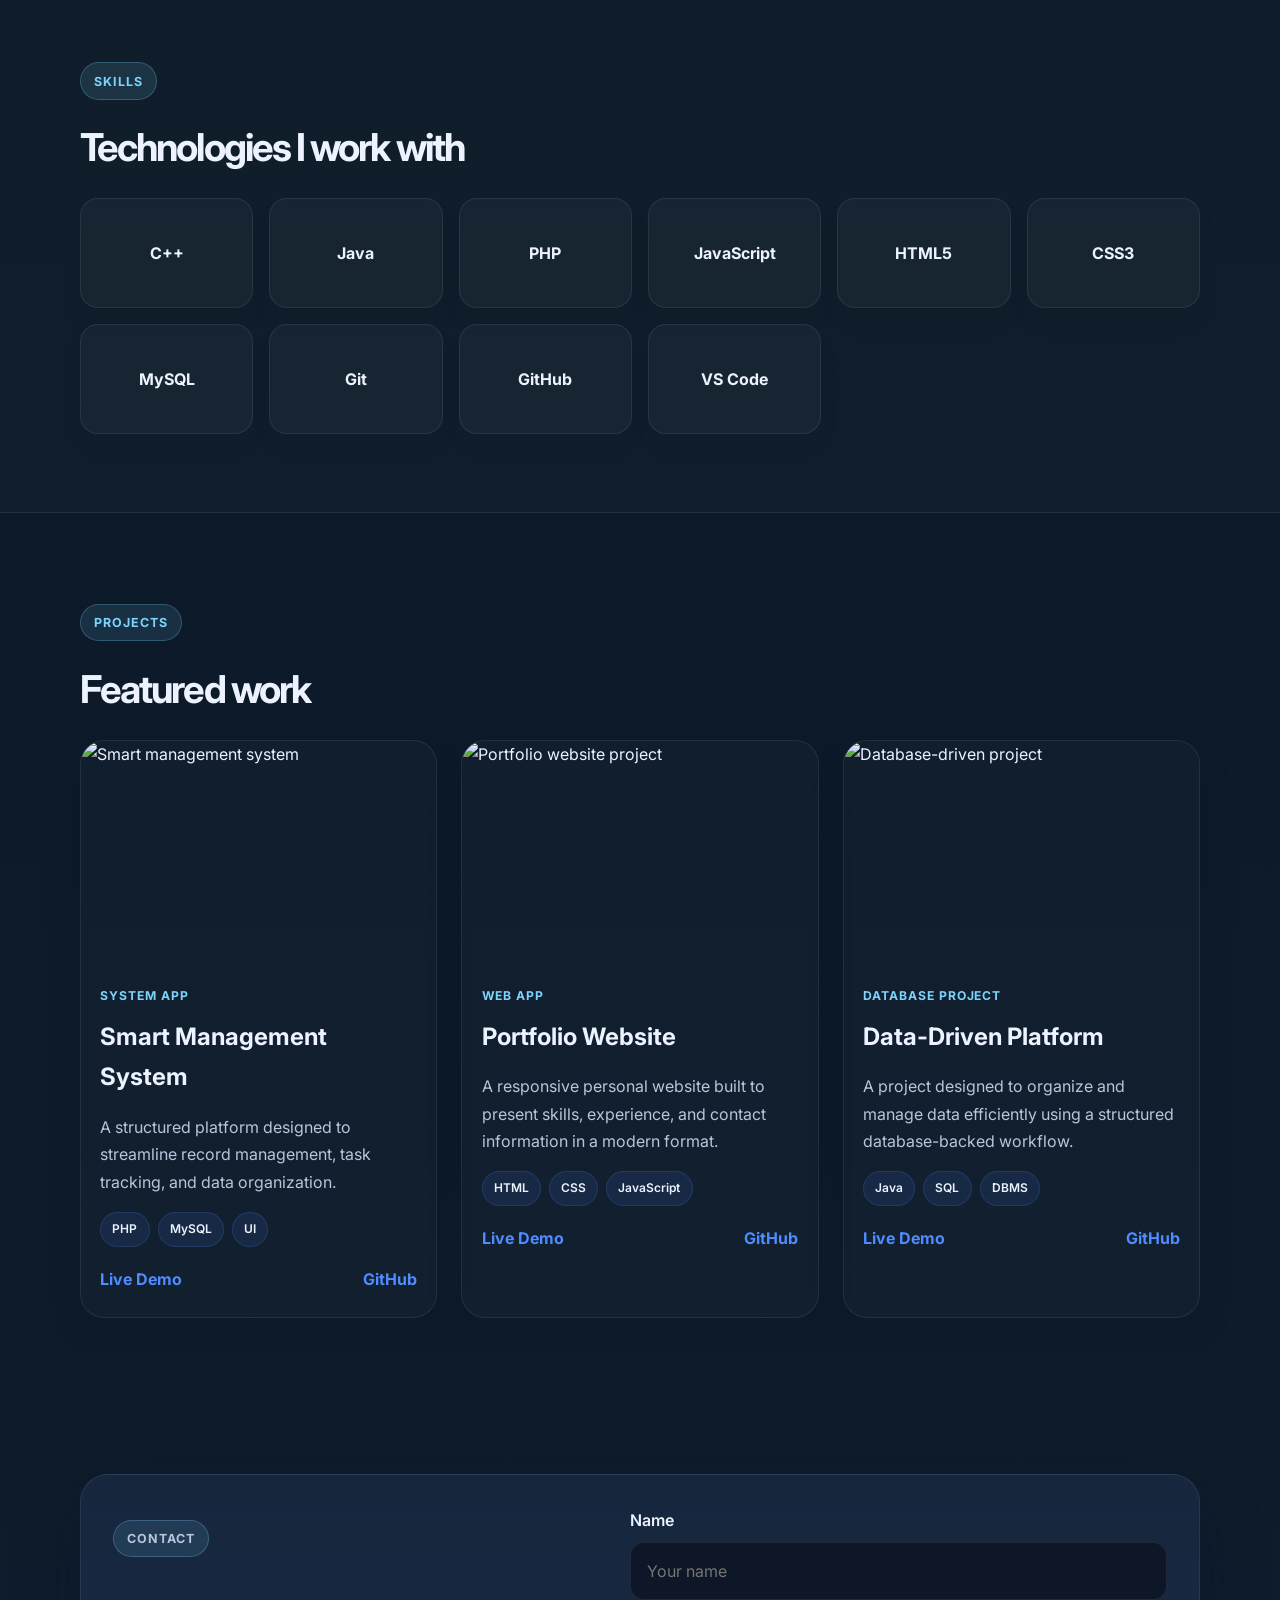
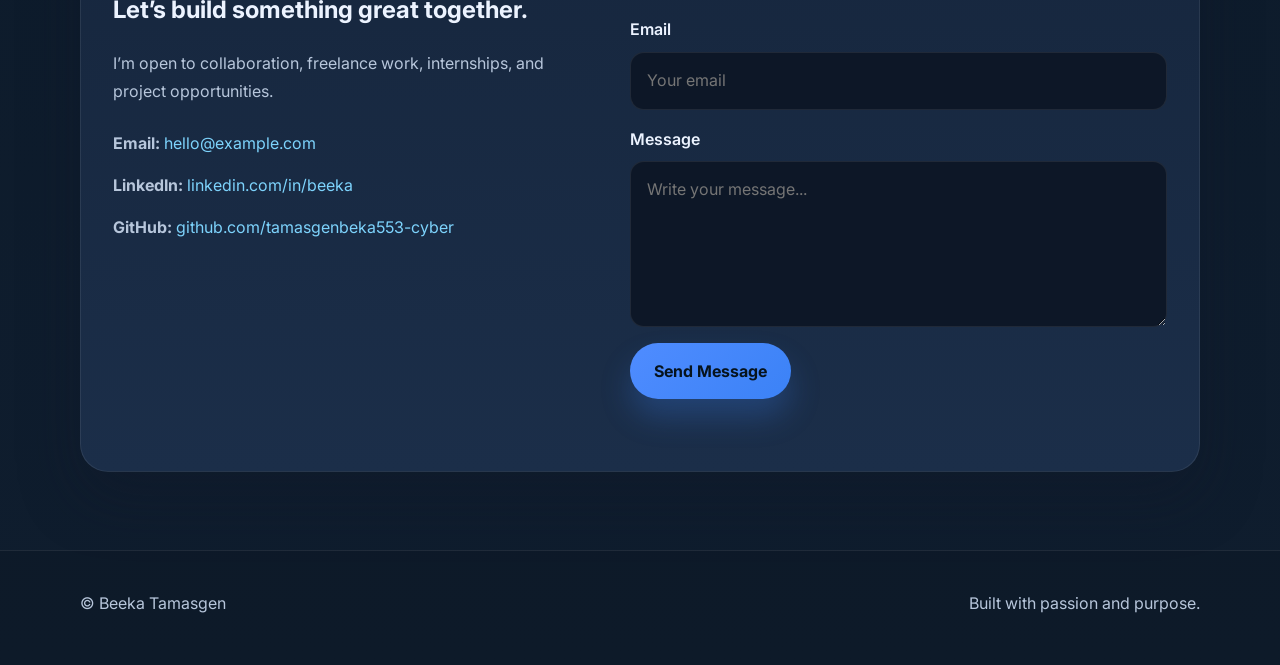
==== commit 5563d08b: "Fix image tag syntax and path in HTML" ====
--- a/index.html
+++ b/index.html
@@ -31,11 +31,11 @@
     <section class="hero">
       <div class="container hero-grid">
         <div class="hero-copy">
-          <p class="eyebrow">Software Developer | Web Designer</p>
+          <p class="eyebrow">Computer Science & Engineering</p>
           <h1>Hello, I’m <span>Beeka Tamasgen</span></h1>
           <p class="lead">
-            I build fast, clean, and user-friendly digital products with a strong focus on problem-solving,
-            modern design, and practical functionality.
+            I build modern mobile apps and websites with a strong focus on clean design, practical functionality,
+            and reliable software solutions.
           </p>
           <div class="hero-actions">
             <a class="btn btn-primary" href="#projects">View My Projects</a>
@@ -59,7 +59,8 @@
 
         <div class="hero-visual">
           <div class="portrait-card">
-           <img src="beka/beka.jpg" alt="Beeka Tamasgen portrait"  />
+            <!-- Bakka beka/beka.jpg ture gara beka.jpg ti sirreeffameera -->
+            <img src="beka/beka.jpg" alt="Beeka Tamasgen portrait" style="width: 220px; height: 220px; border-radius: 50%; object-fit: cover;" />
           </div>
         </div>
       </div>
@@ -68,30 +69,31 @@
     <section id="about" class="about-section">
       <div class="container about-grid">
         <div class="about-photo-wrap">
-          <img class="about-photo" src="beka/beka.jpg" alt="Beeka Tamasgen profile" />
+          <!-- Tagiin cufamee path-iin isaa sirreeffameera -->
+          <img class="about-photo" src="beka/beka.jpg" alt="Beeka Tamasgen profile" style="width: 220px; height: 220px; border-radius: 50%; object-fit: cover;" />
         </div>
 
         <div class="about-copy">
           <p class="section-tag">About Me</p>
-          <h2>Passionate about turning ideas into useful digital experiences.</h2>
+          <h2>Passionate about building useful digital experiences.</h2>
           <p>
-            I am a developer who enjoys learning new technologies and building practical software solutions.
-            My work combines logic, structure, design, and user experience to create products that are both
-            useful and visually appealing.
+            I studied Computer Science and Engineering, and I enjoy developing software that solves real problems.
+            My work combines technical logic, user-focused design, and practical implementation to build products
+            that are both useful and visually appealing.
           </p>
           <p>
-            I have a growing background in programming, web development, database management, and software design.
-            I am committed to continuous learning and I enjoy collaborating on meaningful projects.
+            I can build mobile applications, websites, and software solutions using modern development tools and best
+            practices. I am committed to learning continuously and creating high-quality work.
           </p>
 
           <div class="about-details">
             <div>
               <span>Education</span>
-              <strong>Computer Science / Software Development</strong>
+              <strong>Computer Science and Engineering</strong>
             </div>
             <div>
               <span>Focus</span>
-              <strong>Web Development & Problem Solving</strong>
+              <strong>Mobile App Development & Web Development</strong>
             </div>
           </div>
 
@@ -144,8 +146,8 @@
                 <span>UI</span>
               </div>
               <div class="project-links">
-                <a href="https://github.com/yourusername" target="_blank" rel="noreferrer">Live Demo</a>
-                <a href="https://github.com/yourusername" target="_blank" rel="noreferrer">GitHub</a>
+                <a href="https://github.com/tamasgenbeka553-cyber" target="_blank" rel="noreferrer">Live Demo</a>
+                <a href="https://github.com/tamasgenbeka553-cyber" target="_blank" rel="noreferrer">GitHub</a>
               </div>
             </div>
           </article>
@@ -165,7 +167,7 @@
               </div>
               <div class="project-links">
                 <a href="#home" target="_self">Live Demo</a>
-                <a href="https://github.com/yourusername" target="_blank" rel="noreferrer">GitHub</a>
+                <a href="https://github.com/tamasgenbeka553-cyber" target="_blank" rel="noreferrer">GitHub</a>
               </div>
             </div>
           </article>
@@ -184,8 +186,8 @@
                 <span>DBMS</span>
               </div>
               <div class="project-links">
-                <a href="https://github.com/yourusername" target="_blank" rel="noreferrer">Live Demo</a>
-                <a href="https://github.com/yourusername" target="_blank" rel="noreferrer">GitHub</a>
+                <a href="https://github.com/tamasgenbeka553-cyber" target="_blank" rel="noreferrer">Live Demo</a>
+                <a href="https://github.com/tamasgenbeka553-cyber" target="_blank" rel="noreferrer">GitHub</a>
               </div>
             </div>
           </article>
@@ -204,7 +206,7 @@
           <ul class="contact-list">
             <li><strong>Email:</strong> <a href="mailto:hello@example.com">hello@example.com</a></li>
             <li><strong>LinkedIn:</strong> <a href="https://linkedin.com" target="_blank" rel="noreferrer">linkedin.com/in/beeka</a></li>
-            <li><strong>GitHub:</strong> <a href="https://github.com/yourusername" target="_blank" rel="noreferrer">github.com/yourusername</a></li>
+            <li><strong>GitHub:</strong> <a href="https://github.com/tamasgenbeka553-cyber" target="_blank" rel="noreferrer">github.com/tamasgenbeka553-cyber</a></li>
           </ul>
         </div>
 
@@ -244,6 +246,6 @@
     </div>
   </footer>
 
-  <script src="javascrpt .js"></script>
+  <script src="script.js"></script>
 </body>
 </html>
